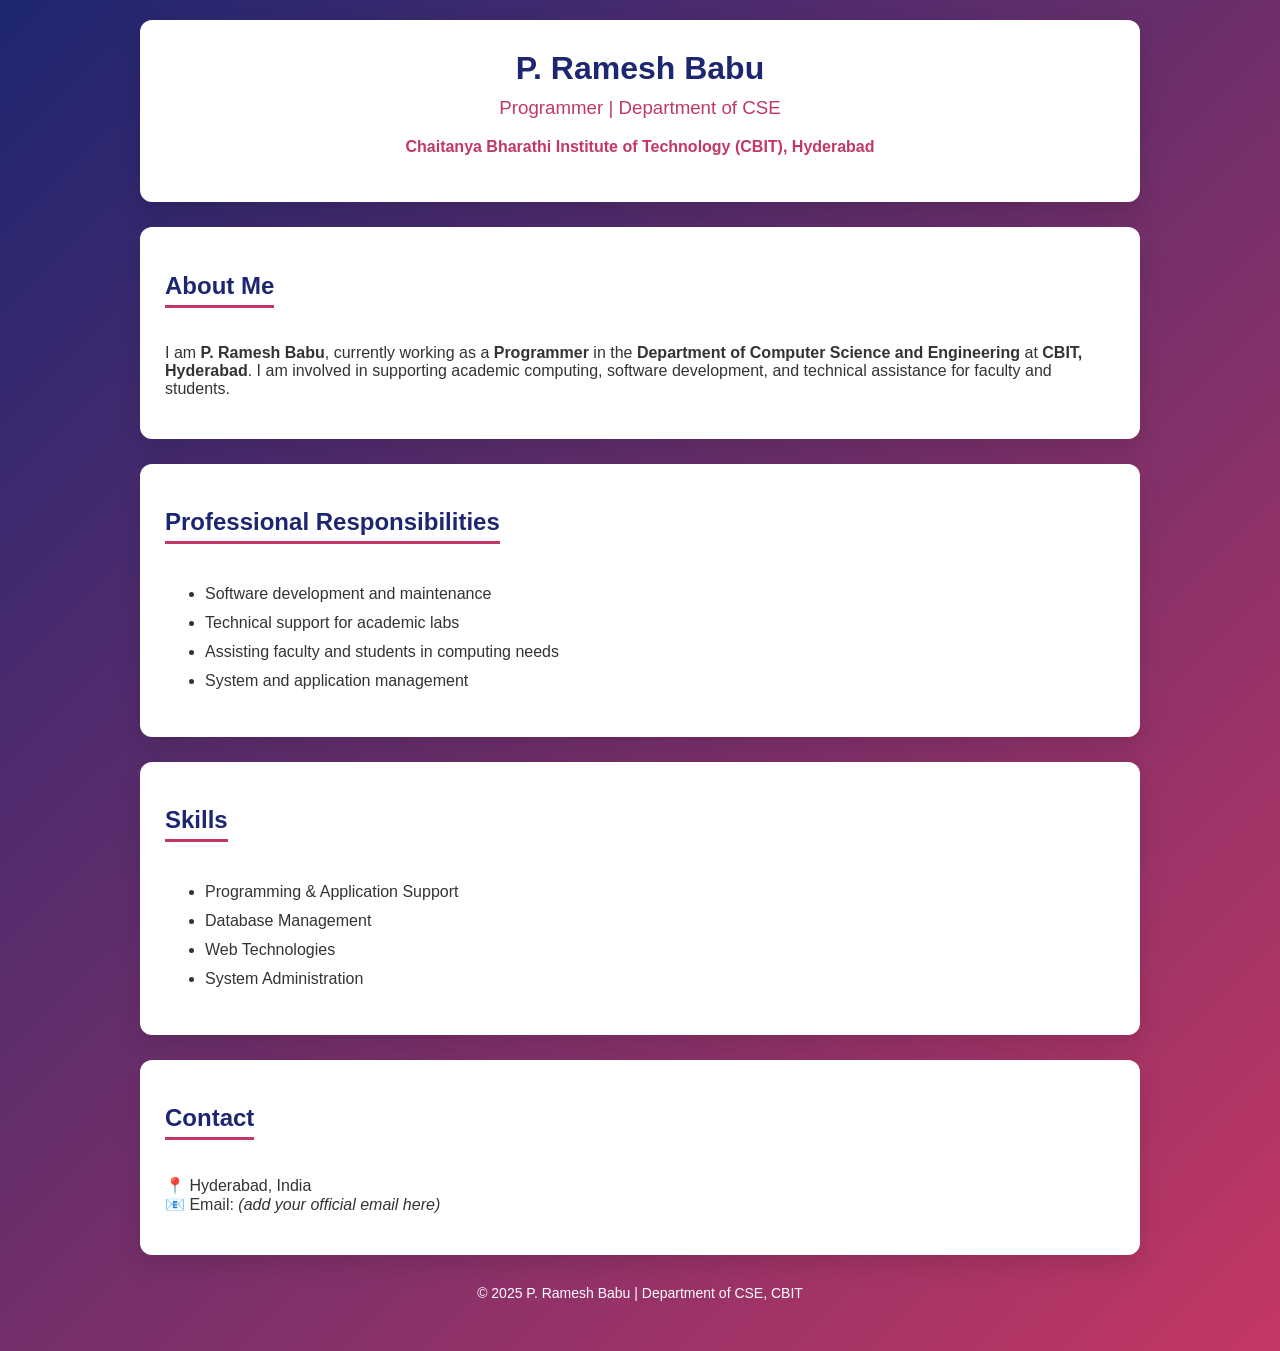
==== index.html @ 926fa343 "Update index.html" ====
<!DOCTYPE html>
<html lang="en">
<head>
  <meta charset="UTF-8">
  <title>P. Ramesh Babu | Programmer | CBIT</title>
  <meta name="viewport" content="width=device-width, initial-scale=1.0">

  <style>
    body {
      margin: 0;
      font-family: 'Segoe UI', Arial, sans-serif;
      background: linear-gradient(135deg, #1d2671, #c33764);
      color: #333;
    }

    .container {
      max-width: 1000px;
      margin: auto;
      padding: 20px;
    }

    header {
      background: white;
      border-radius: 12px;
      padding: 30px;
      text-align: center;
      box-shadow: 0 10px 25px rgba(0,0,0,0.15);
    }

    header h1 {
      margin: 0;
      color: #1d2671;
    }

    header h3 {
      margin-top: 10px;
      color: #c33764;
      font-weight: normal;
    }

    section {
      background: white;
      margin-top: 25px;
      padding: 25px;
      border-radius: 12px;
      box-shadow: 0 10px 25px rgba(0,0,0,0.12);
    }

    section h2 {
      color: #1d2671;
      border-bottom: 3px solid #c33764;
      display: inline-block;
      padding-bottom: 5px;
    }

    ul {
      line-height: 1.8;
    }

    footer {
      text-align: center;
      margin: 30px 0;
      color: #fff;
      font-size: 14px;
    }

    .highlight {
      color: #c33764;
      font-weight: bold;
    }

    @media (max-width: 600px) {
      header, section {
        padding: 20px;
      }
    }
  </style>
</head>

<body>
  <div class="container">

    <header>
      <h1>P. Ramesh Babu</h1>
      <h3>Programmer | Department of CSE</h3>
      <p class="highlight">Chaitanya Bharathi Institute of Technology (CBIT), Hyderabad</p>
    </header>

    <section>
      <h2>About Me</h2>
      <p>
        I am <strong>P. Ramesh Babu</strong>, currently working as a
        <strong>Programmer</strong> in the <strong>Department of Computer Science and Engineering</strong>
        at <strong>CBIT, Hyderabad</strong>.
        I am involved in supporting academic computing, software development,
        and technical assistance for faculty and students.
      </p>
    </section>

    <section>
      <h2>Professional Responsibilities</h2>
      <ul>
        <li>Software development and maintenance</li>
        <li>Technical support for academic labs</li>
        <li>Assisting faculty and students in computing needs</li>
        <li>System and application management</li>
      </ul>
    </section>

    <section>
      <h2>Skills</h2>
      <ul>
        <li>Programming & Application Support</li>
        <li>Database Management</li>
        <li>Web Technologies</li>
        <li>System Administration</li>
      </ul>
    </section>

    <section>
      <h2>Contact</h2>
      <p>
        📍 Hyderabad, India<br>
        📧 Email: <em>(add your official email here)</em>
      </p>
    </section>

    <footer>
      © 2025 P. Ramesh Babu | Department of CSE, CBIT
    </footer>

  </div>
</body>
</html>
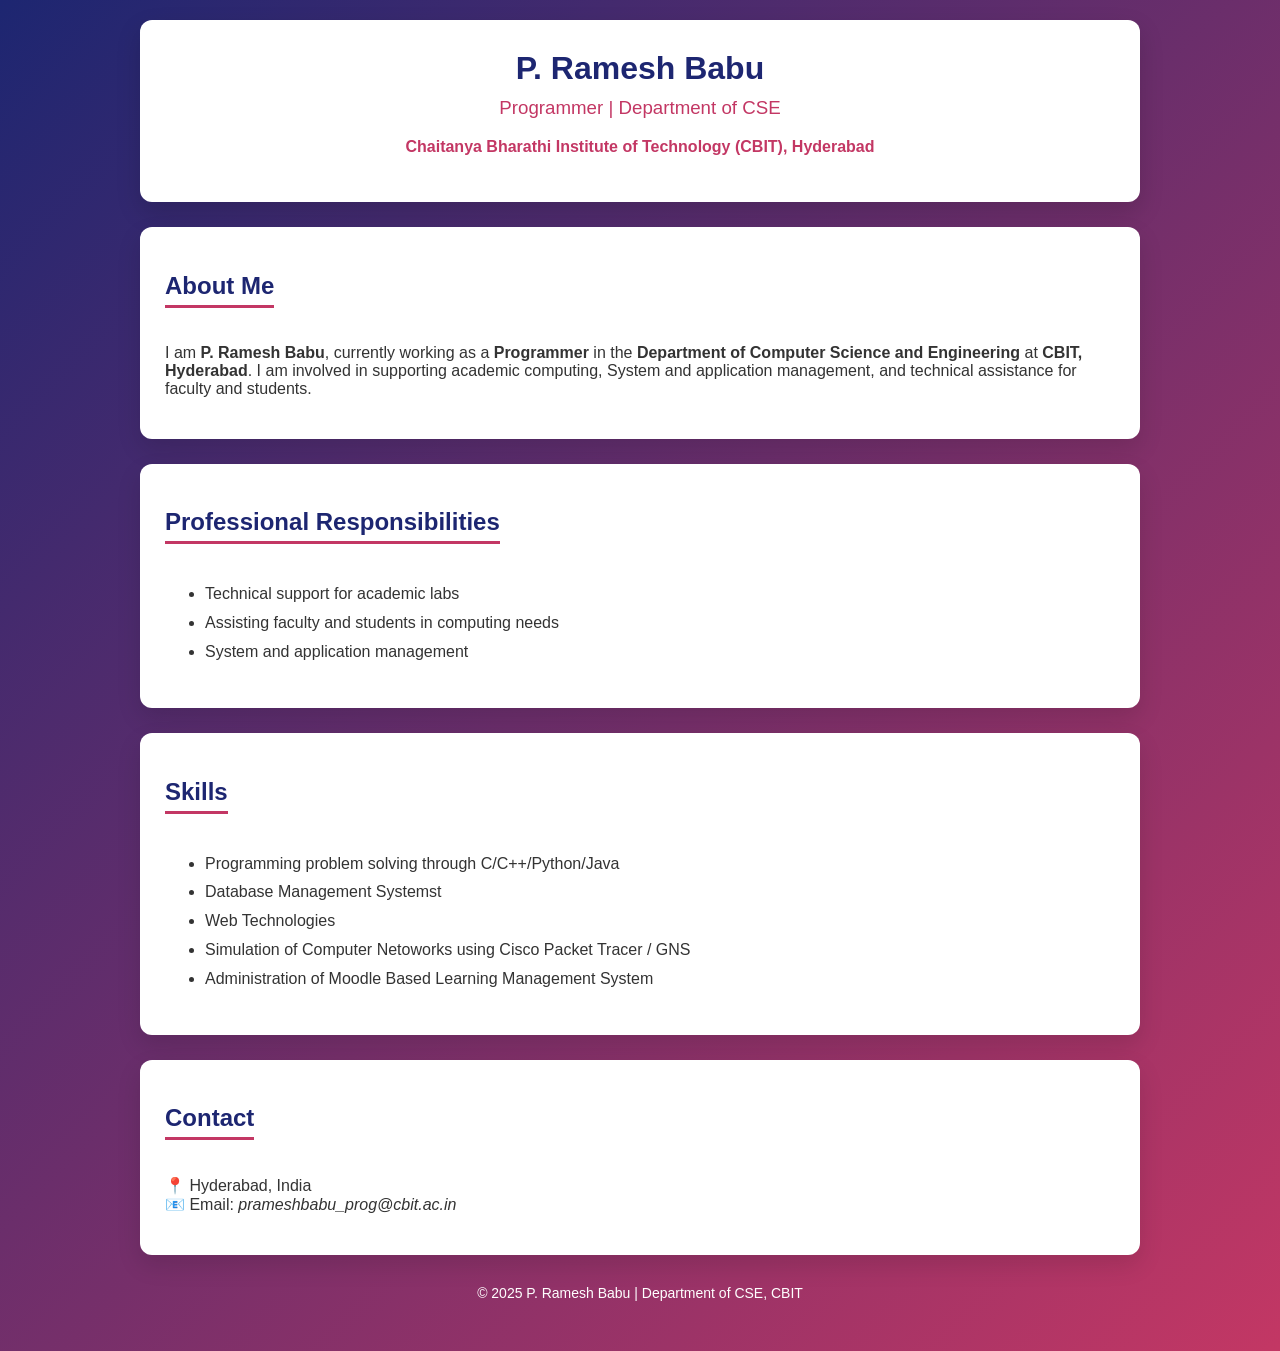
==== commit 7a258545: "Update index.html" ====
--- a/index.html
+++ b/index.html
@@ -92,7 +92,7 @@
         I am <strong>P. Ramesh Babu</strong>, currently working as a
         <strong>Programmer</strong> in the <strong>Department of Computer Science and Engineering</strong>
         at <strong>CBIT, Hyderabad</strong>.
-        I am involved in supporting academic computing, software development,
+        I am involved in supporting academic computing, System and application management,
         and technical assistance for faculty and students.
       </p>
     </section>
@@ -100,7 +100,6 @@
     <section>
       <h2>Professional Responsibilities</h2>
       <ul>
-        <li>Software development and maintenance</li>
         <li>Technical support for academic labs</li>
         <li>Assisting faculty and students in computing needs</li>
         <li>System and application management</li>
@@ -110,10 +109,11 @@
     <section>
       <h2>Skills</h2>
       <ul>
-        <li>Programming & Application Support</li>
-        <li>Database Management</li>
+        <li>Programming problem solving through C/C++/Python/Java</li>
+        <li>Database Management Systemst</li>
         <li>Web Technologies</li>
-        <li>System Administration</li>
+        <li>Simulation of Computer Netoworks using Cisco Packet Tracer / GNS</li>
+        <li>Administration of Moodle Based Learning Management System</li>
       </ul>
     </section>
 
@@ -121,7 +121,7 @@
       <h2>Contact</h2>
       <p>
         📍 Hyderabad, India<br>
-        📧 Email: <em>(add your official email here)</em>
+        📧 Email: <em>prameshbabu_prog@cbit.ac.in</em>
       </p>
     </section>
 
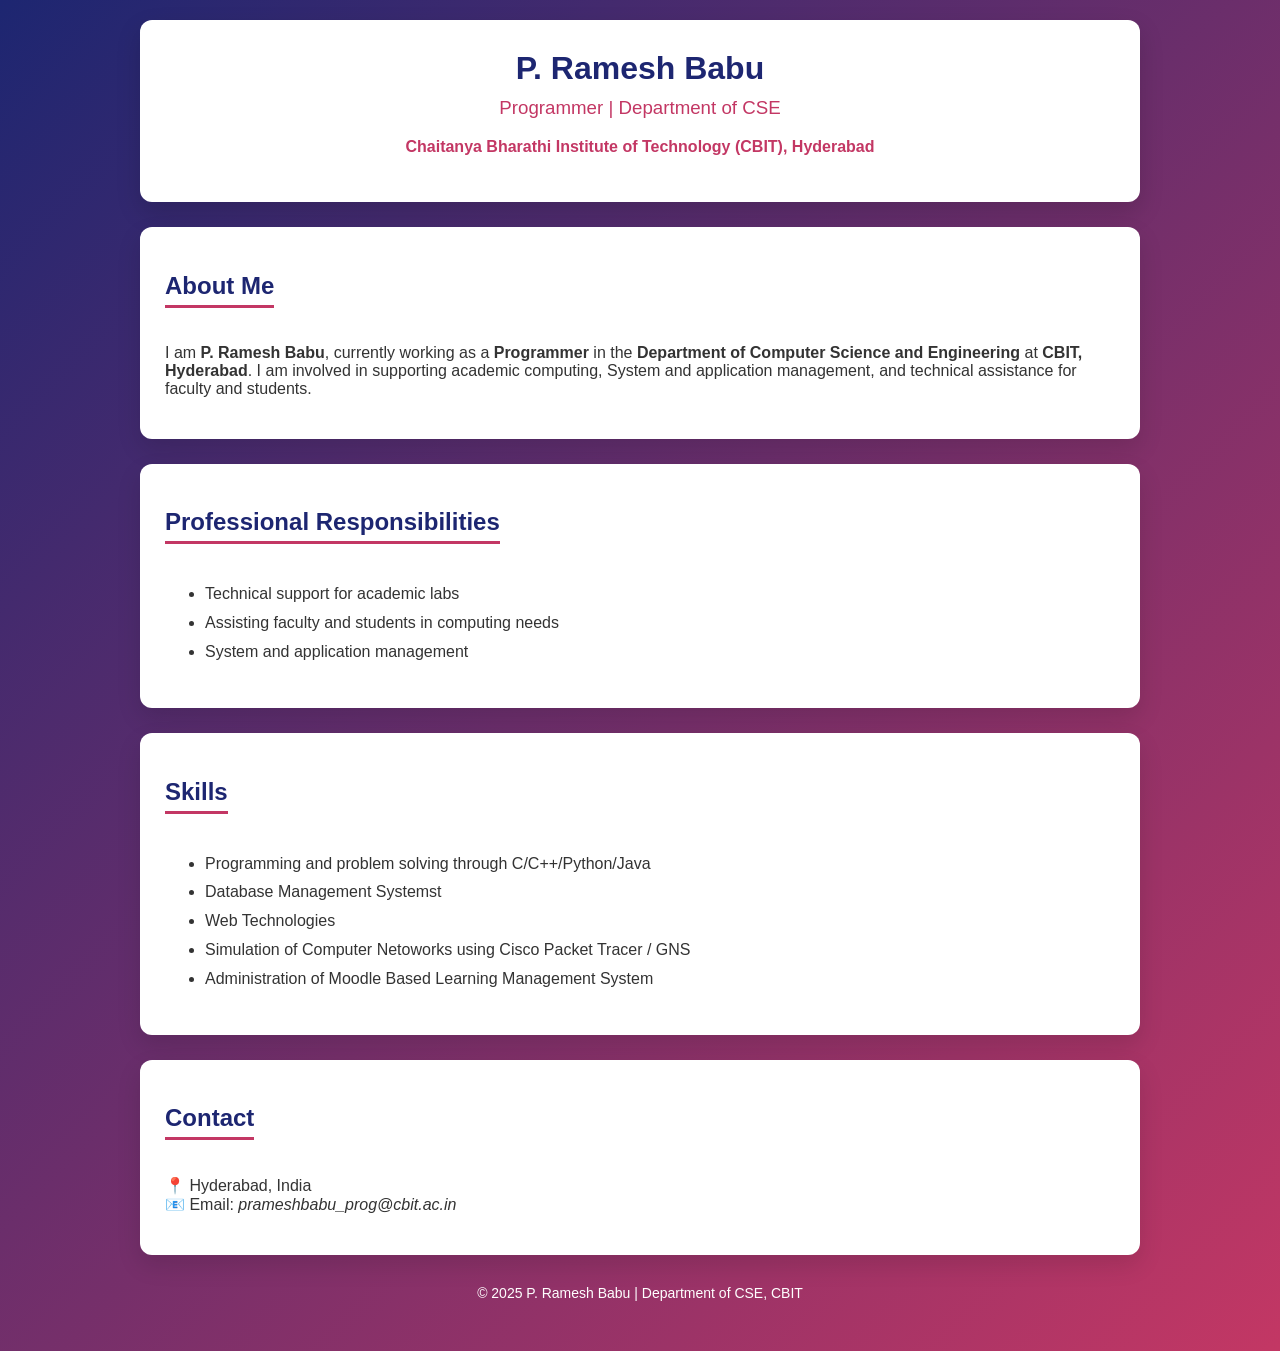
==== commit a5c652fa: "Update index.html" ====
--- a/index.html
+++ b/index.html
@@ -109,7 +109,7 @@
     <section>
       <h2>Skills</h2>
       <ul>
-        <li>Programming problem solving through C/C++/Python/Java</li>
+        <li>Programming and problem solving through C/C++/Python/Java</li>
         <li>Database Management Systemst</li>
         <li>Web Technologies</li>
         <li>Simulation of Computer Netoworks using Cisco Packet Tracer / GNS</li>
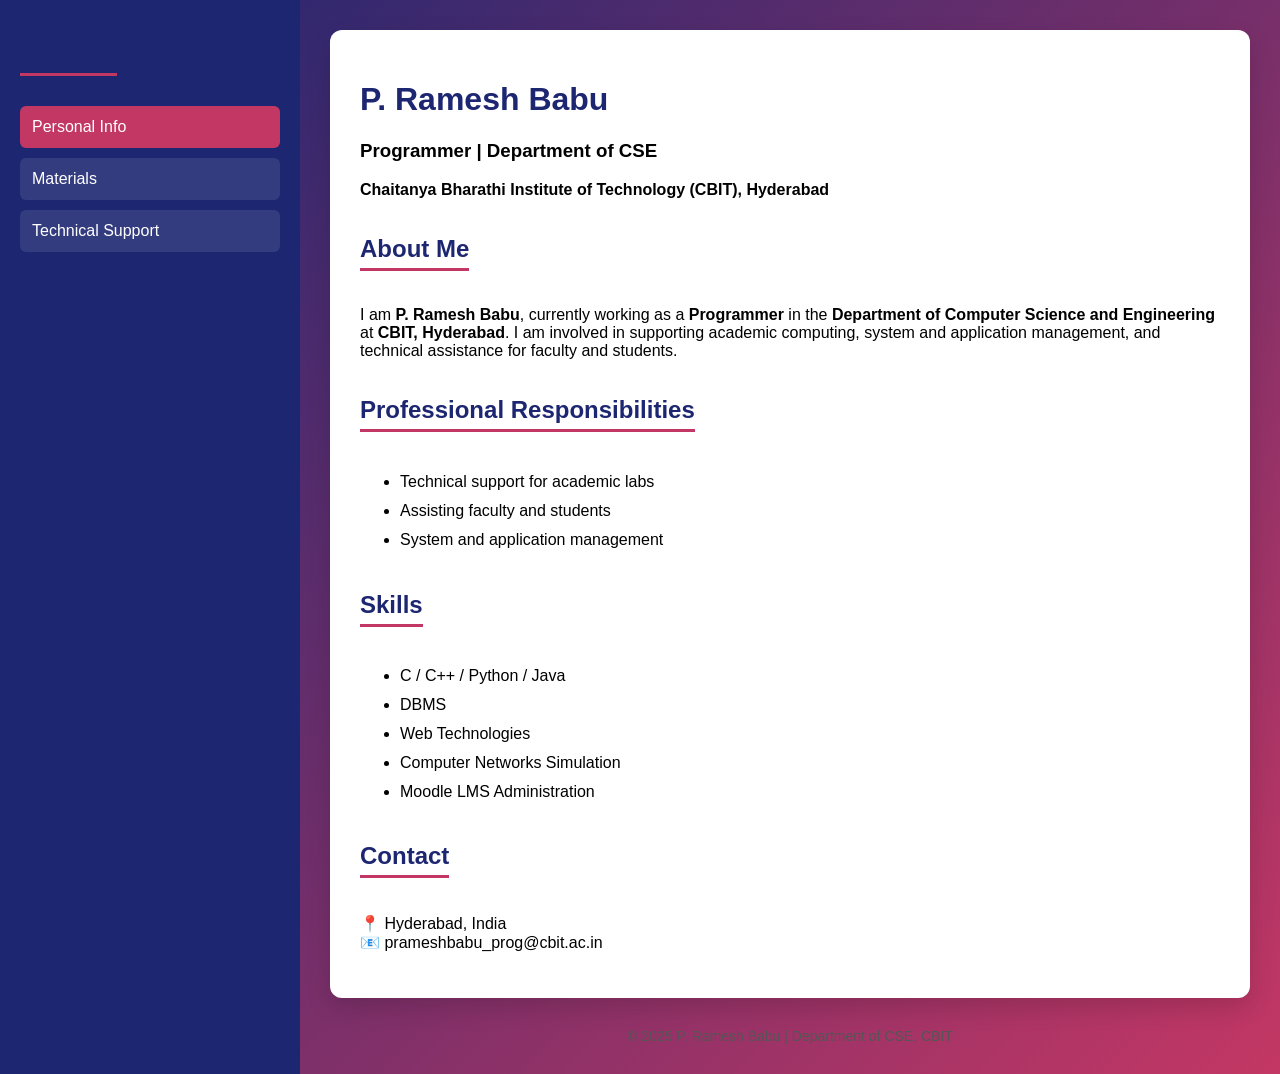
==== commit 9e228187: "Update index.html" ====
--- a/index.html
+++ b/index.html
@@ -1,135 +1,195 @@
 <!DOCTYPE html>
 <html lang="en">
 <head>
-  <meta charset="UTF-8">
-  <title>P. Ramesh Babu | Programmer | CBIT</title>
-  <meta name="viewport" content="width=device-width, initial-scale=1.0">
+<meta charset="UTF-8">
+<title>P. Ramesh Babu | Programmer | CBIT</title>
+<meta name="viewport" content="width=device-width, initial-scale=1.0">
 
-  <style>
-    body {
-      margin: 0;
-      font-family: 'Segoe UI', Arial, sans-serif;
-      background: linear-gradient(135deg, #1d2671, #c33764);
-      color: #333;
+<style>
+  body {
+    margin: 0;
+    font-family: 'Segoe UI', Arial, sans-serif;
+    background: linear-gradient(135deg, #1d2671, #c33764);
+  }
+
+  /* Layout */
+  .main {
+    display: flex;
+    min-height: 100vh;
+  }
+
+  /* Left Panel */
+  .sidebar {
+    width: 260px;
+    background: #1d2671;
+    color: #fff;
+    padding: 20px;
+  }
+
+  .sidebar h2 {
+    text-align: center;
+    margin-bottom: 30px;
+  }
+
+  .menu a {
+    display: block;
+    padding: 12px;
+    margin-bottom: 10px;
+    text-decoration: none;
+    color: #fff;
+    border-radius: 6px;
+    background: rgba(255,255,255,0.1);
+    cursor: pointer;
+  }
+
+  .menu a:hover,
+  .menu a.active {
+    background: #c33764;
+  }
+
+  /* Right Panel */
+  .content {
+    flex: 1;
+    padding: 30px;
+  }
+
+  .card {
+    background: #fff;
+    padding: 30px;
+    border-radius: 12px;
+    box-shadow: 0 10px 25px rgba(0,0,0,0.15);
+  }
+
+  h1, h2 {
+    color: #1d2671;
+  }
+
+  h2 {
+    border-bottom: 3px solid #c33764;
+    display: inline-block;
+    padding-bottom: 5px;
+  }
+
+  ul {
+    line-height: 1.8;
+  }
+
+  footer {
+    margin-top: 30px;
+    text-align: center;
+    color: #555;
+    font-size: 14px;
+  }
+
+  /* Mobile */
+  @media (max-width: 768px) {
+    .main {
+      flex-direction: column;
     }
-
-    .container {
-      max-width: 1000px;
-      margin: auto;
-      padding: 20px;
+    .sidebar {
+      width: 100%;
     }
-
-    header {
-      background: white;
-      border-radius: 12px;
-      padding: 30px;
-      text-align: center;
-      box-shadow: 0 10px 25px rgba(0,0,0,0.15);
-    }
-
-    header h1 {
-      margin: 0;
-      color: #1d2671;
-    }
-
-    header h3 {
-      margin-top: 10px;
-      color: #c33764;
-      font-weight: normal;
-    }
-
-    section {
-      background: white;
-      margin-top: 25px;
-      padding: 25px;
-      border-radius: 12px;
-      box-shadow: 0 10px 25px rgba(0,0,0,0.12);
-    }
-
-    section h2 {
-      color: #1d2671;
-      border-bottom: 3px solid #c33764;
-      display: inline-block;
-      padding-bottom: 5px;
-    }
-
-    ul {
-      line-height: 1.8;
-    }
-
-    footer {
-      text-align: center;
-      margin: 30px 0;
-      color: #fff;
-      font-size: 14px;
-    }
-
-    .highlight {
-      color: #c33764;
-      font-weight: bold;
-    }
-
-    @media (max-width: 600px) {
-      header, section {
-        padding: 20px;
-      }
-    }
-  </style>
+  }
+</style>
 </head>
 
 <body>
-  <div class="container">
 
-    <header>
+<div class="main">
+
+  <!-- LEFT PANEL -->
+  <div class="sidebar">
+    <h2>My Page</h2>
+    <div class="menu">
+      <a class="active" onclick="showSection('home')">Personal Info</a>
+      <a onclick="showSection('materials')">Materials</a>
+      <a onclick="showSection('support')">Technical Support</a>
+    </div>
+  </div>
+
+  <!-- RIGHT PANEL -->
+  <div class="content">
+
+    <!-- HOME -->
+    <div id="home" class="card section">
       <h1>P. Ramesh Babu</h1>
       <h3>Programmer | Department of CSE</h3>
-      <p class="highlight">Chaitanya Bharathi Institute of Technology (CBIT), Hyderabad</p>
-    </header>
+      <p><strong>Chaitanya Bharathi Institute of Technology (CBIT), Hyderabad</strong></p>
 
-    <section>
       <h2>About Me</h2>
       <p>
         I am <strong>P. Ramesh Babu</strong>, currently working as a
         <strong>Programmer</strong> in the <strong>Department of Computer Science and Engineering</strong>
         at <strong>CBIT, Hyderabad</strong>.
-        I am involved in supporting academic computing, System and application management,
+        I am involved in supporting academic computing, system and application management,
         and technical assistance for faculty and students.
       </p>
-    </section>
 
-    <section>
       <h2>Professional Responsibilities</h2>
       <ul>
         <li>Technical support for academic labs</li>
-        <li>Assisting faculty and students in computing needs</li>
+        <li>Assisting faculty and students</li>
         <li>System and application management</li>
       </ul>
-    </section>
 
-    <section>
       <h2>Skills</h2>
       <ul>
-        <li>Programming and problem solving through C/C++/Python/Java</li>
-        <li>Database Management Systemst</li>
+        <li>C / C++ / Python / Java</li>
+        <li>DBMS</li>
         <li>Web Technologies</li>
-        <li>Simulation of Computer Netoworks using Cisco Packet Tracer / GNS</li>
-        <li>Administration of Moodle Based Learning Management System</li>
+        <li>Computer Networks Simulation</li>
+        <li>Moodle LMS Administration</li>
       </ul>
-    </section>
 
-    <section>
       <h2>Contact</h2>
       <p>
         📍 Hyderabad, India<br>
-        📧 Email: <em>prameshbabu_prog@cbit.ac.in</em>
+        📧 prameshbabu_prog@cbit.ac.in
       </p>
-    </section>
+    </div>
+
+    <!-- MATERIALS -->
+    <div id="materials" class="card section" style="display:none;">
+      <h2>Materials</h2>
+      <ul>
+        <li><a href="#" target="_blank">C Programming Notes</a></li>
+        <li><a href="#" target="_blank">Python Lab Manual</a></li>
+        <li><a href="#" target="_blank">DBMS PPTs</a></li>
+        <li><a href="#" target="_blank">Computer Networks Resources</a></li>
+      </ul>
+    </div>
+
+    <!-- TECHNICAL SUPPORT -->
+    <div id="support" class="card section" style="display:none;">
+      <h2>Technical Support</h2>
+      <ul>
+        <li>Lab Software Installation</li>
+        <li>Moodle LMS Support</li>
+        <li>Network & System Troubleshooting</li>
+        <li>Faculty & Student Technical Assistance</li>
+      </ul>
+    </div>
 
     <footer>
       © 2025 P. Ramesh Babu | Department of CSE, CBIT
     </footer>
 
   </div>
+</div>
+
+<script>
+  function showSection(id) {
+    document.querySelectorAll('.section').forEach(sec => {
+      sec.style.display = 'none';
+    });
+    document.getElementById(id).style.display = 'block';
+
+    document.querySelectorAll('.menu a').forEach(link => {
+      link.classList.remove('active');
+    });
+    event.target.classList.add('active');
+  }
+</script>
+
 </body>
 </html>
-
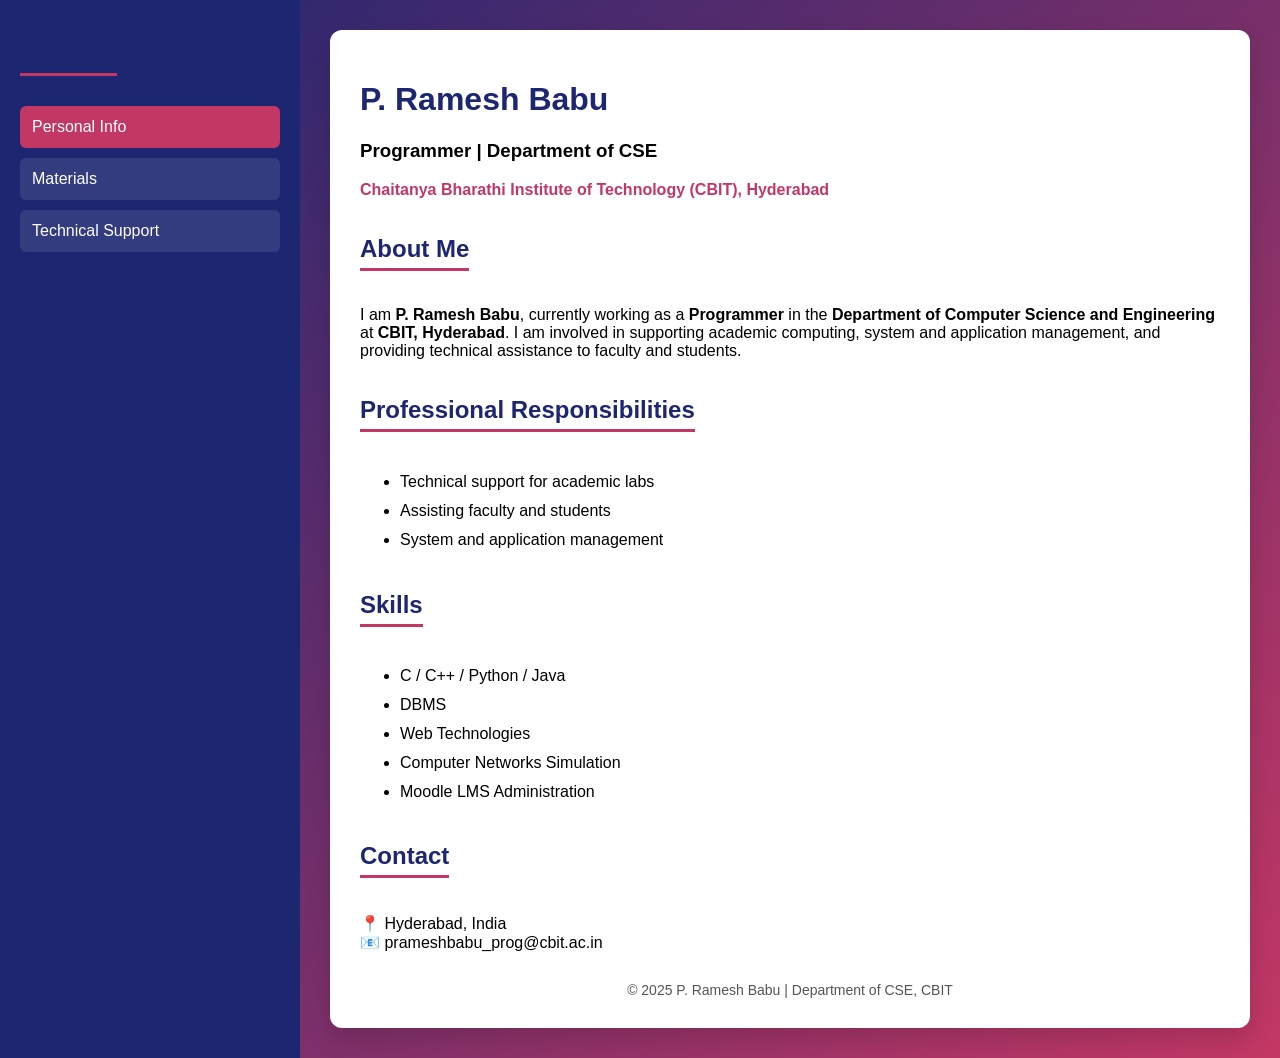
==== commit 757031a2: "Update index.html" ====
--- a/index.html
+++ b/index.html
@@ -1,128 +1,43 @@
 <!DOCTYPE html>
 <html lang="en">
 <head>
-<meta charset="UTF-8">
-<title>P. Ramesh Babu | Programmer | CBIT</title>
-<meta name="viewport" content="width=device-width, initial-scale=1.0">
-
-<style>
-  body {
-    margin: 0;
-    font-family: 'Segoe UI', Arial, sans-serif;
-    background: linear-gradient(135deg, #1d2671, #c33764);
-  }
-
-  /* Layout */
-  .main {
-    display: flex;
-    min-height: 100vh;
-  }
-
-  /* Left Panel */
-  .sidebar {
-    width: 260px;
-    background: #1d2671;
-    color: #fff;
-    padding: 20px;
-  }
-
-  .sidebar h2 {
-    text-align: center;
-    margin-bottom: 30px;
-  }
-
-  .menu a {
-    display: block;
-    padding: 12px;
-    margin-bottom: 10px;
-    text-decoration: none;
-    color: #fff;
-    border-radius: 6px;
-    background: rgba(255,255,255,0.1);
-    cursor: pointer;
-  }
-
-  .menu a:hover,
-  .menu a.active {
-    background: #c33764;
-  }
-
-  /* Right Panel */
-  .content {
-    flex: 1;
-    padding: 30px;
-  }
-
-  .card {
-    background: #fff;
-    padding: 30px;
-    border-radius: 12px;
-    box-shadow: 0 10px 25px rgba(0,0,0,0.15);
-  }
-
-  h1, h2 {
-    color: #1d2671;
-  }
-
-  h2 {
-    border-bottom: 3px solid #c33764;
-    display: inline-block;
-    padding-bottom: 5px;
-  }
-
-  ul {
-    line-height: 1.8;
-  }
-
-  footer {
-    margin-top: 30px;
-    text-align: center;
-    color: #555;
-    font-size: 14px;
-  }
-
-  /* Mobile */
-  @media (max-width: 768px) {
-    .main {
-      flex-direction: column;
-    }
-    .sidebar {
-      width: 100%;
-    }
-  }
-</style>
+  <meta charset="UTF-8">
+  <title>P. Ramesh Babu | Programmer | CBIT</title>
+  <meta name="viewport" content="width=device-width, initial-scale=1.0">
+  <link rel="stylesheet" href="css/mycss.css">
 </head>
-
 <body>
 
 <div class="main">
 
-  <!-- LEFT PANEL -->
+  <!-- LEFT PANE -->
   <div class="sidebar">
     <h2>My Page</h2>
     <div class="menu">
-      <a class="active" onclick="showSection('home')">Personal Info</a>
-      <a onclick="showSection('materials')">Materials</a>
-      <a onclick="showSection('support')">Technical Support</a>
+      <a class="active" href="index.html">Personal Info</a>
+      <a href="materials.html">Materials</a>
+      <a href="support.html">Technical Support</a>
     </div>
   </div>
 
-  <!-- RIGHT PANEL -->
+  <!-- RIGHT PANE -->
   <div class="content">
+    <div class="card">
 
-    <!-- HOME -->
-    <div id="home" class="card section">
       <h1>P. Ramesh Babu</h1>
       <h3>Programmer | Department of CSE</h3>
-      <p><strong>Chaitanya Bharathi Institute of Technology (CBIT), Hyderabad</strong></p>
+      <p class="highlight">
+        Chaitanya Bharathi Institute of Technology (CBIT), Hyderabad
+      </p>
 
       <h2>About Me</h2>
       <p>
         I am <strong>P. Ramesh Babu</strong>, currently working as a
-        <strong>Programmer</strong> in the <strong>Department of Computer Science and Engineering</strong>
+        <strong>Programmer</strong> in the
+        <strong>Department of Computer Science and Engineering</strong>
         at <strong>CBIT, Hyderabad</strong>.
-        I am involved in supporting academic computing, system and application management,
-        and technical assistance for faculty and students.
+        I am involved in supporting academic computing, system and application
+        management, and providing technical assistance to faculty and students.
       </p>
 
       <h2>Professional Responsibilities</h2>
@@ -146,50 +61,15 @@
         📍 Hyderabad, India<br>
         📧 prameshbabu_prog@cbit.ac.in
       </p>
+
+      <footer>
+        © 2025 P. Ramesh Babu | Department of CSE, CBIT
+      </footer>
+
     </div>
+  </div>
 
-    <!-- MATERIALS -->
-    <div id="materials" class="card section" style="display:none;">
-      <h2>Materials</h2>
-      <ul>
-        <li><a href="#" target="_blank">C Programming Notes</a></li>
-        <li><a href="#" target="_blank">Python Lab Manual</a></li>
-        <li><a href="#" target="_blank">DBMS PPTs</a></li>
-        <li><a href="#" target="_blank">Computer Networks Resources</a></li>
-      </ul>
-    </div>
-
-    <!-- TECHNICAL SUPPORT -->
-    <div id="support" class="card section" style="display:none;">
-      <h2>Technical Support</h2>
-      <ul>
-        <li>Lab Software Installation</li>
-        <li>Moodle LMS Support</li>
-        <li>Network & System Troubleshooting</li>
-        <li>Faculty & Student Technical Assistance</li>
-      </ul>
-    </div>
-
-    <footer>
-      © 2025 P. Ramesh Babu | Department of CSE, CBIT
-    </footer>
-
-  </div>
 </div>
-
-<script>
-  function showSection(id) {
-    document.querySelectorAll('.section').forEach(sec => {
-      sec.style.display = 'none';
-    });
-    document.getElementById(id).style.display = 'block';
-
-    document.querySelectorAll('.menu a').forEach(link => {
-      link.classList.remove('active');
-    });
-    event.target.classList.add('active');
-  }
-</script>
 
 </body>
 </html>
--- a/css/mycss.css
+++ b/css/mycss.css
@@ -0,0 +1,89 @@
+body {
+  margin: 0;
+  font-family: 'Segoe UI', Arial, sans-serif;
+  background: linear-gradient(135deg, #1d2671, #c33764);
+}
+
+/* Layout */
+.main {
+  display: flex;
+  min-height: 100vh;
+}
+
+/* Sidebar */
+.sidebar {
+  width: 260px;
+  background: #1d2671;
+  color: #fff;
+  padding: 20px;
+}
+
+.sidebar h2 {
+  text-align: center;
+  margin-bottom: 30px;
+}
+
+.menu a {
+  display: block;
+  padding: 12px;
+  margin-bottom: 10px;
+  text-decoration: none;
+  color: #fff;
+  border-radius: 6px;
+  background: rgba(255,255,255,0.1);
+}
+
+.menu a:hover,
+.menu a.active {
+  background: #c33764;
+}
+
+/* Content */
+.content {
+  flex: 1;
+  padding: 30px;
+}
+
+.card {
+  background: #fff;
+  padding: 30px;
+  border-radius: 12px;
+  box-shadow: 0 10px 25px rgba(0,0,0,0.15);
+}
+
+h1, h2 {
+  color: #1d2671;
+}
+
+h2 {
+  border-bottom: 3px solid #c33764;
+  display: inline-block;
+  padding-bottom: 5px;
+}
+
+ul {
+  line-height: 1.8;
+}
+
+.highlight {
+  color: #c33764;
+  font-weight: bold;
+}
+
+footer {
+  margin-top: 30px;
+  text-align: center;
+  color: #555;
+  font-size: 14px;
+}
+
+/* Mobile */
+@media (max-width: 768px) {
+  .main {
+    flex-direction: column;
+  }
+
+  .sidebar {
+    width: 100%;
+  }
+}
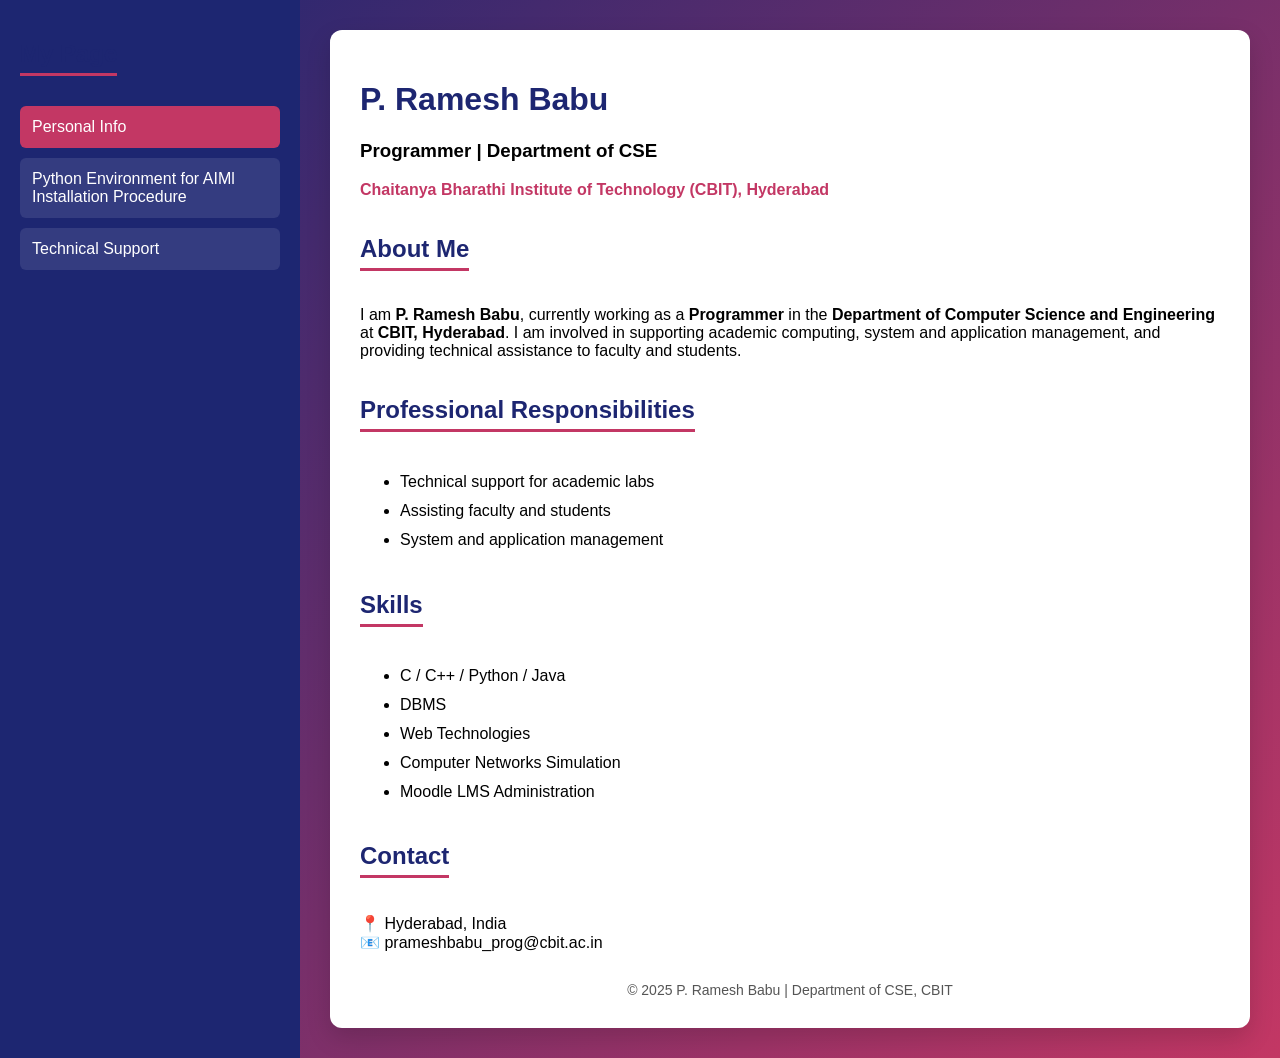
==== commit 5a394f6d: "Update index.html" ====
--- a/index.html
+++ b/index.html
@@ -15,7 +15,7 @@
     <h2>My Page</h2>
     <div class="menu">
       <a class="active" href="index.html">Personal Info</a>
-      <a href="materials.html">Materials</a>
+      <a href="ai_ml_python_procedure.html">Python Environment for AIMl Installation Procedure</a>
       <a href="support.html">Technical Support</a>
     </div>
   </div>
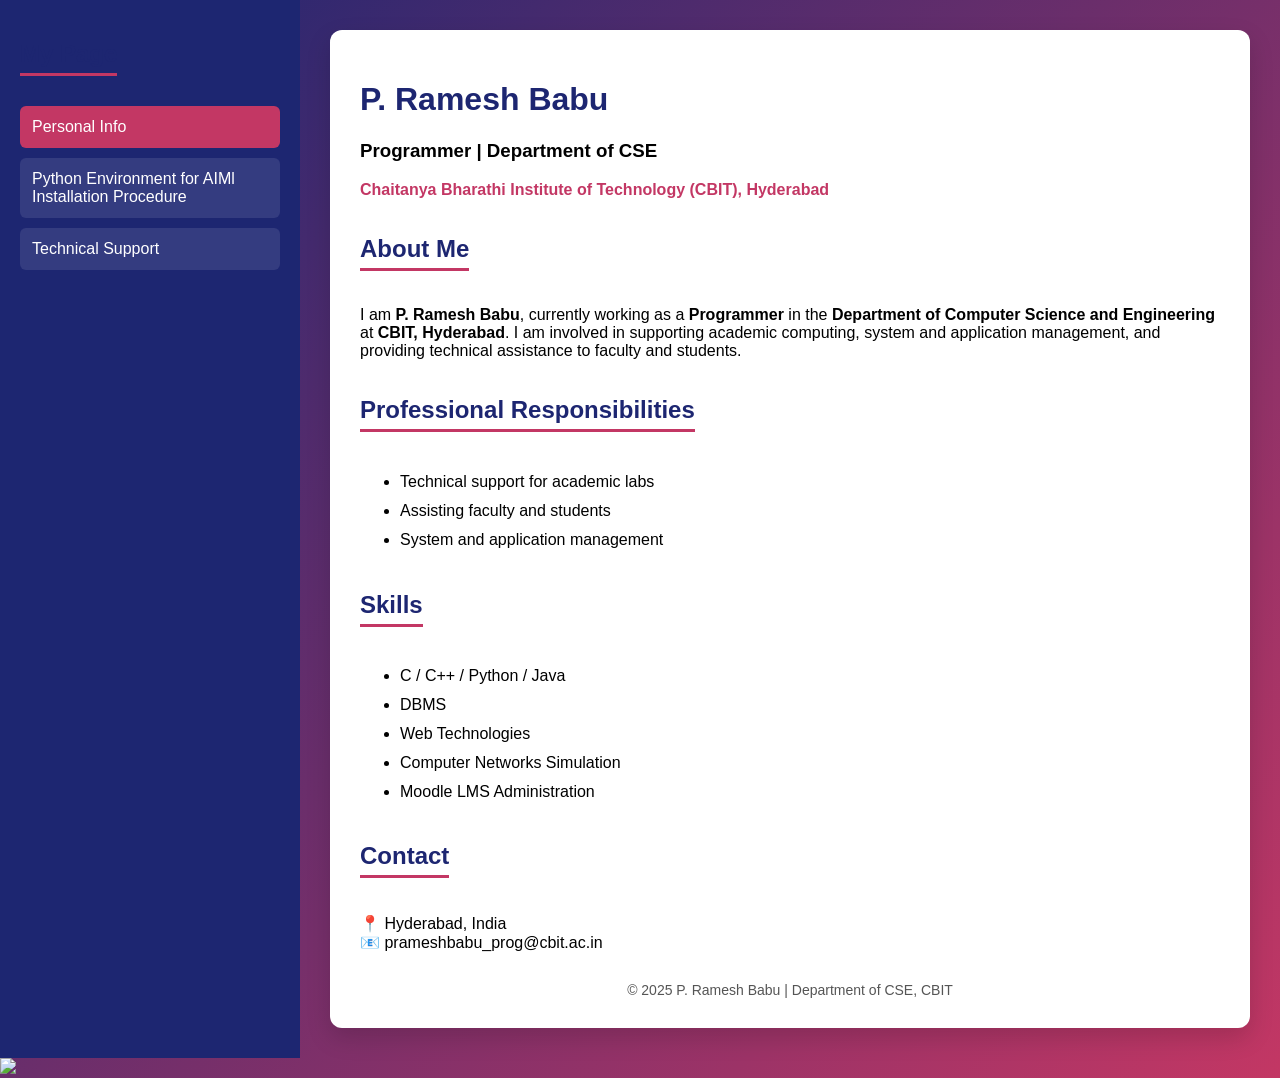
==== commit d716f811: "Update index.html" ====
--- a/index.html
+++ b/index.html
@@ -70,6 +70,6 @@
   </div>
 
 </div>
-
+<img src="https://hits.sh/prb20602.github.io.svg?label=Visitors"/>
 </body>
 </html>
